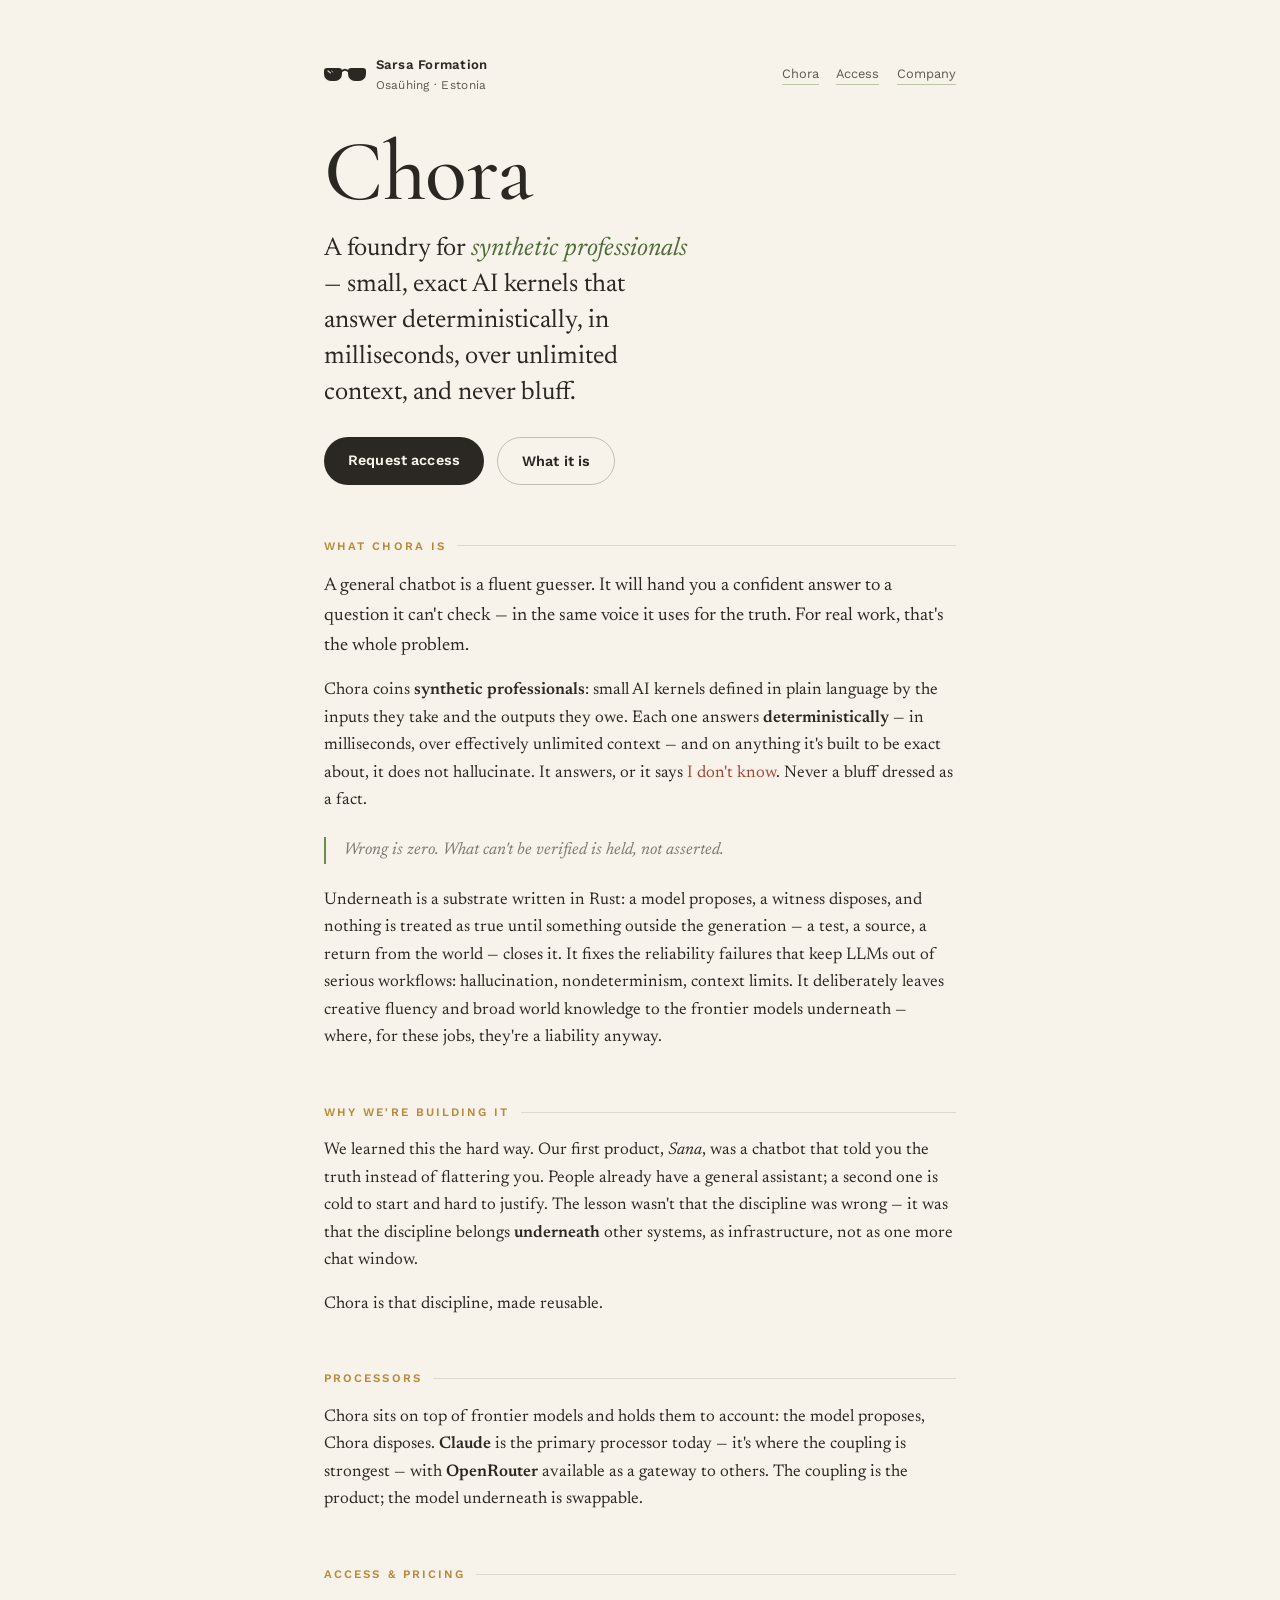
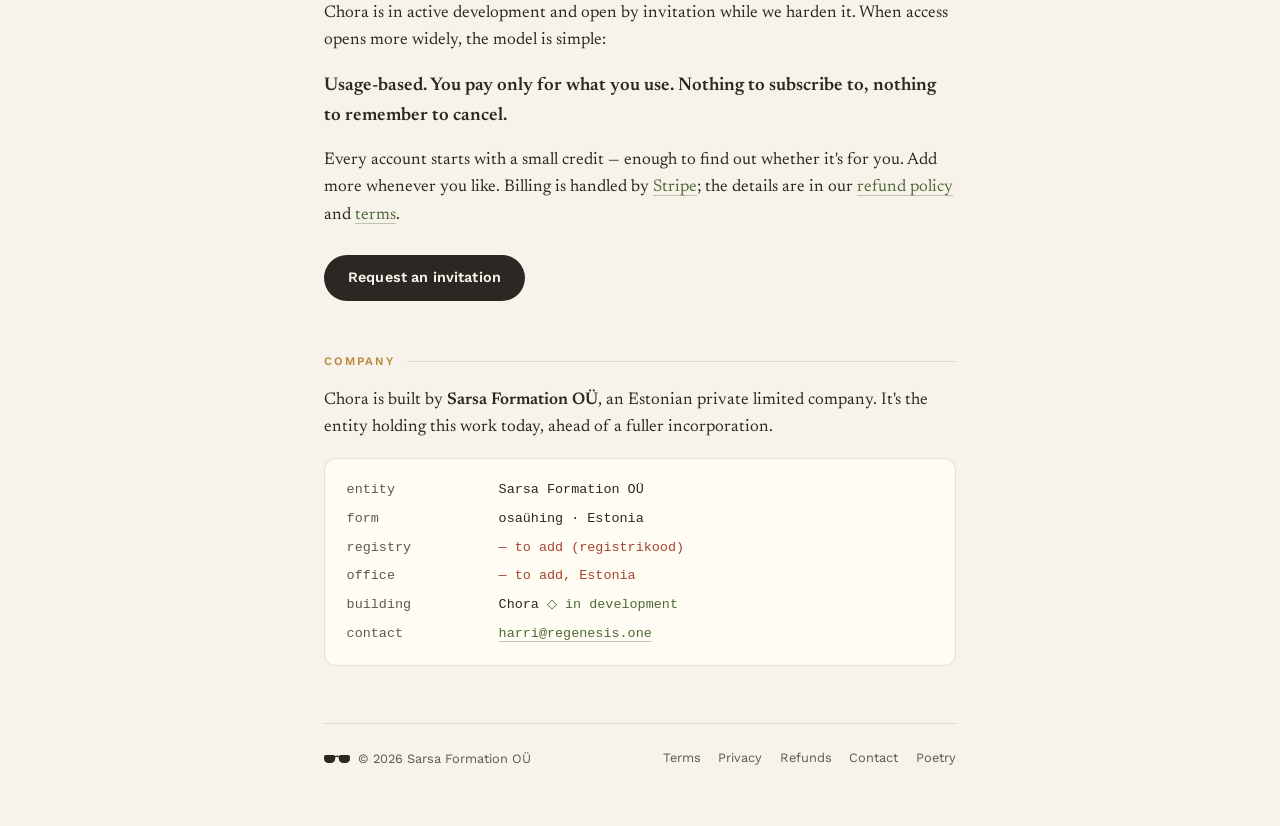
==== index.html @ 179f578b "Sarsa Formation — Chora site" ====
<!doctype html>
<html lang="en">
  <head>
    <meta charset="UTF-8" />
    <meta name="viewport" content="width=device-width, initial-scale=1.0" />

    <title>Chora — Sarsa Formation OÜ</title>
    <meta
      name="description"
      content="Chora is a foundry for synthetic professionals — small, exact AI kernels that answer deterministically, in milliseconds, over unlimited context, and never hallucinate. Built on Claude by Sarsa Formation OÜ."
    />
    <meta name="author" content="Harri Sakari Sarsa" />
    <meta name="robots" content="index, follow" />
    <link rel="canonical" href="https://formation.sarsa.art/" />

    <meta property="og:type" content="website" />
    <meta property="og:url" content="https://formation.sarsa.art/" />
    <meta property="og:site_name" content="Sarsa Formation" />
    <meta property="og:title" content="Chora — a foundry for synthetic professionals" />
    <meta
      property="og:description"
      content="Small, exact AI kernels that answer deterministically, in milliseconds, over unlimited context, and never bluff. Built on Claude."
    />

    <meta property="twitter:card" content="summary" />
    <meta property="twitter:title" content="Chora — a foundry for synthetic professionals" />
    <meta
      property="twitter:description"
      content="Small, exact AI kernels that answer deterministically, in milliseconds, over unlimited context, and never bluff."
    />

    <link
      rel="icon"
      href="data:image/svg+xml,%3Csvg xmlns='http://www.w3.org/2000/svg' viewBox='0 0 64 64'%3E%3Crect width='64' height='64' rx='15' fill='%232b2722'/%3E%3Cg transform='translate(8,22.3) scale(1.14)'%3E%3Cpath d='M18 5 q3 -2.5 6 0' fill='none' stroke='%23f7f3ea' stroke-width='2' stroke-linecap='round'/%3E%3Cpath d='M3 2 h12 a3 3 0 0 1 3 3 v3 a7 7 0 0 1 -7 7 h-4 a7 7 0 0 1 -7 -7 v-3 a3 3 0 0 1 3 -3 z' fill='%23f7f3ea'/%3E%3Cpath d='M27 2 h12 a3 3 0 0 1 3 3 v3 a7 7 0 0 1 -7 7 h-4 a7 7 0 0 1 -7 -7 v-3 a3 3 0 0 1 3 -3 z' fill='%23f7f3ea'/%3E%3C/g%3E%3C/svg%3E"
    />

    <script type="application/ld+json">
      {
        "@context": "https://schema.org",
        "@type": "Organization",
        "name": "Sarsa Formation OÜ",
        "url": "https://formation.sarsa.art",
        "email": "harri@regenesis.one",
        "founder": { "@type": "Person", "name": "Harri Sakari Sarsa" },
        "description": "Sarsa Formation OÜ builds Chora, a coherence substrate for AI, on Claude.",
        "makesOffer": {
          "@type": "Offer",
          "name": "Chora — early access",
          "priceSpecification": {
            "@type": "PriceSpecification",
            "description": "Usage-based. Pay only for what you use. No subscription."
          }
        }
      }
    </script>

    <link rel="preconnect" href="https://fonts.googleapis.com" />
    <link rel="preconnect" href="https://fonts.gstatic.com" crossorigin />
    <link
      href="https://fonts.googleapis.com/css2?family=Cormorant+Garamond:ital,wght@0,400;0,500;0,600;1,400&family=Newsreader:ital,opsz,wght@0,6..72,400;0,6..72,500;1,6..72,400&family=Work+Sans:wght@400;500;600&display=swap"
      rel="stylesheet"
    />
    <link rel="stylesheet" href="styles.css" />
  </head>
  <body>
    <div class="wrap">
      <header class="top">
        <a class="brand" href="/" aria-label="Sarsa Formation — home">
          <svg class="sigil" viewBox="0 2 42 13" fill="none" role="img" aria-label="Sarsa Formation">
            <path d="M18 5 q3 -2.5 6 0" stroke="currentColor" stroke-width="2" stroke-linecap="round" />
            <path d="M3 2 h12 a3 3 0 0 1 3 3 v3 a7 7 0 0 1 -7 7 h-4 a7 7 0 0 1 -7 -7 v-3 a3 3 0 0 1 3 -3 z" fill="currentColor" />
            <path d="M27 2 h12 a3 3 0 0 1 3 3 v3 a7 7 0 0 1 -7 7 h-4 a7 7 0 0 1 -7 -7 v-3 a3 3 0 0 1 3 -3 z" fill="currentColor" />
            <g class="glint" stroke-linecap="round">
              <path d="M4 5 l2.4 1.9" stroke-width="1.2" opacity="0.9" />
              <path d="M7.6 5 l1.3 1" stroke-width="1" opacity="0.6" />
            </g>
          </svg>
          <span class="name">Sarsa Formation<small>Osaühing · Estonia</small></span>
        </a>
        <nav class="topnav">
          <a href="#chora">Chora</a>
          <a href="#access">Access</a>
          <a href="#company">Company</a>
        </nav>
      </header>

      <main>
        <h1 class="hero">Chora</h1>
        <p class="tagline">
          A foundry for <em>synthetic professionals</em> — small, exact AI
          kernels that answer deterministically, in milliseconds, over unlimited
          context, and never bluff.
        </p>
        <div class="cta-row">
          <a class="cta" href="mailto:harri@regenesis.one?subject=Chora%20early%20access">Request access</a>
          <a class="cta ghost" href="#chora">What it is</a>
        </div>

        <section id="chora">
          <p class="eyebrow">What Chora is</p>
          <p class="lead">
            A general chatbot is a fluent guesser. It will hand you a confident
            answer to a question it can't check — in the same voice it uses for
            the truth. For real work, that's the whole problem.
          </p>
          <p>
            Chora coins <strong>synthetic professionals</strong>: small AI
            kernels defined in plain language by the inputs they take and the
            outputs they owe. Each one answers <strong>deterministically</strong>
            — in milliseconds, over effectively unlimited context — and on
            anything it's built to be exact about, it does not hallucinate. It
            answers, or it says <em class="hot">I don't know</em>. Never a bluff
            dressed as a fact.
          </p>
          <blockquote>Wrong is zero. What can't be verified is held, not asserted.</blockquote>
          <p>
            Underneath is a substrate written in Rust: a model proposes, a
            witness disposes, and nothing is treated as true until something
            outside the generation — a test, a source, a return from the world —
            closes it. It fixes the reliability failures that keep LLMs out of
            serious workflows: hallucination, nondeterminism, context limits. It
            deliberately leaves creative fluency and broad world knowledge to the
            frontier models underneath — where, for these jobs, they're a
            liability anyway.
          </p>
        </section>

        <section id="why">
          <p class="eyebrow">Why we're building it</p>
          <p>
            We learned this the hard way. Our first product, <em>Sana</em>, was a
            chatbot that told you the truth instead of flattering you. People
            already have a general assistant; a second one is cold to start and
            hard to justify. The lesson wasn't that the discipline was wrong —
            it was that the discipline belongs <strong>underneath</strong> other
            systems, as infrastructure, not as one more chat window.
          </p>
          <p>Chora is that discipline, made reusable.</p>
        </section>

        <section id="claude">
          <p class="eyebrow">Processors</p>
          <p>
            Chora sits on top of frontier models and holds them to account: the
            model proposes, Chora disposes. <strong>Claude</strong> is the
            primary processor today — it's where the coupling is strongest —
            with <strong>OpenRouter</strong> available as a gateway to others.
            The coupling is the product; the model underneath is swappable.
          </p>
        </section>

        <section id="access">
          <p class="eyebrow">Access &amp; pricing</p>
          <p>
            Chora is in active development and open by invitation while we
            harden it. When access opens more widely, the model is simple:
          </p>
          <p class="lead">
            <strong>Usage-based. You pay only for what you use. Nothing to
            subscribe to, nothing to remember to cancel.</strong>
          </p>
          <p>
            Every account starts with a small credit — enough to find out
            whether it's for you. Add more whenever you like. Billing is handled
            by <a href="https://stripe.com" rel="noopener">Stripe</a>; the
            details are in our
            <a href="refunds.html">refund policy</a> and
            <a href="terms.html">terms</a>.
          </p>
          <div class="cta-row">
            <a class="cta" href="mailto:harri@regenesis.one?subject=Chora%20early%20access">Request an invitation</a>
          </div>
        </section>

        <section id="company">
          <p class="eyebrow">Company</p>
          <p>
            Chora is built by <strong>Sarsa Formation OÜ</strong>, an Estonian
            private limited company. It's the entity holding this work today,
            ahead of a fuller incorporation.
          </p>
          <div class="record" aria-label="Company details">
            <div class="row">
              <span class="k">entity</span><span class="v">Sarsa Formation OÜ</span>
              <span class="k">form</span><span class="v">osaühing · Estonia</span>
              <span class="k">registry</span><span class="v todo">— to add (registrikood)</span>
              <span class="k">office</span><span class="v todo">— to add, Estonia</span>
              <span class="k">building</span><span class="v">Chora <span class="ok">◇ in development</span></span>
              <span class="k">contact</span><span class="v"><a href="mailto:harri@regenesis.one">harri@regenesis.one</a></span>
            </div>
          </div>
        </section>
      </main>

      <footer>
        <span class="sig">
          <svg class="sigil" style="width:26px" viewBox="0 2 42 13" fill="none" aria-hidden="true">
            <path d="M18 5 q3 -2.5 6 0" stroke="currentColor" stroke-width="2" stroke-linecap="round" />
            <path d="M3 2 h12 a3 3 0 0 1 3 3 v3 a7 7 0 0 1 -7 7 h-4 a7 7 0 0 1 -7 -7 v-3 a3 3 0 0 1 3 -3 z" fill="currentColor" />
            <path d="M27 2 h12 a3 3 0 0 1 3 3 v3 a7 7 0 0 1 -7 7 h-4 a7 7 0 0 1 -7 -7 v-3 a3 3 0 0 1 3 -3 z" fill="currentColor" />
          </svg>
          © 2026 Sarsa Formation OÜ
        </span>
        <nav>
          <a href="terms.html">Terms</a>
          <a href="privacy.html">Privacy</a>
          <a href="refunds.html">Refunds</a>
          <a href="contact.html">Contact</a>
          <a href="https://sarsa.art">Poetry</a>
        </nav>
      </footer>
    </div>
  </body>
</html>
---- styles.css ----
/* Sarsa Formation OÜ — shared styles.
   Warm Sana palette: cream paper, warm ink, sage / terracotta / brass.
   Cormorant Garamond (display) · Newsreader (body) · Work Sans (UI). */

:root {
  --paper: #f7f3ea;
  --paper-2: #fffcf4;
  --ink: #2b2722;
  --ink-soft: #2b272299;
  --muted: #5f574b;
  --line: #2b272221;
  --line-strong: #2b272242;
  --accent: #6f8a4f;      /* sage */
  --accent-deep: #4f6a37;
  --rust: #a4442f;        /* terracotta — warnings / stop */
  --brass: #b8893a;       /* gold */
  --brass-soft: #c79a4a;

  --display: "Cormorant Garamond", Georgia, serif;
  --serif: "Newsreader", Georgia, serif;
  --ui: "Work Sans", ui-sans-serif, system-ui, sans-serif;
  --mono: ui-monospace, "SFMono-Regular", Menlo, monospace;

  --maxw: 680px;
}

@media (prefers-color-scheme: dark) {
  :root {
    --paper: #1a1714;
    --paper-2: #211d19;
    --ink: #f2ede3;
    --ink-soft: #f2ede3cc;
    --muted: #b6ab9a;
    --line: #f2ede31f;
    --line-strong: #f2ede33d;
    --accent: #b8d07a;
    --accent-deep: #cfe08f;
    --rust: #e08b6f;
    --brass: #d8b25f;
    --brass-soft: #e6c477;
  }
}

* { box-sizing: border-box; }
html { -webkit-text-size-adjust: 100%; scroll-behavior: smooth; }
body {
  margin: 0;
  background: var(--paper);
  color: var(--ink);
  font-family: var(--serif);
  font-size: 1.06rem;
  line-height: 1.62;
  -webkit-font-smoothing: antialiased;
  text-rendering: optimizeLegibility;
  font-optical-sizing: auto;
}

.wrap {
  max-width: var(--maxw);
  margin: 0 auto;
  padding: 2rem 1.5rem 3.5rem;
}

/* ---- Header / mark ---- */
.top {
  display: flex;
  align-items: center;
  justify-content: space-between;
  gap: 1rem;
  padding-top: 1.4rem;
}
.brand {
  display: inline-flex;
  align-items: center;
  gap: 0.6rem;
  color: var(--ink);
  text-decoration: none;
  border: 0;
}
.sigil { width: 42px; height: auto; color: var(--ink); display: block; }
.sigil .glint path { stroke: var(--paper); }
@media (prefers-reduced-motion: no-preference) {
  .sigil .glint { animation: glint 6.5s ease-in-out infinite; transform-origin: center; }
}
@keyframes glint {
  0%, 70%, 100% { opacity: 0.75; }
  82% { opacity: 0.15; }
  88% { opacity: 1; }
}
.brand .name {
  font-family: var(--ui);
  font-weight: 600;
  font-size: 0.82rem;
  letter-spacing: 0.02em;
  color: var(--ink);
}
.brand .name small { display: block; color: var(--muted); font-weight: 400; font-size: 0.74rem; }

.topnav { font-family: var(--ui); font-size: 0.8rem; display: flex; gap: 1.1rem; }
.topnav a { color: var(--muted); }
.topnav a:hover { color: var(--ink); }

/* ---- Type ---- */
h1, h2, h3 { font-family: var(--display); font-weight: 500; letter-spacing: -0.005em; }
h1.hero {
  font-size: clamp(3.2rem, 11vw, 5.4rem);
  line-height: 0.98;
  margin: 2.2rem 0 0;
}
.tagline {
  font-family: var(--serif);
  font-size: clamp(1.25rem, 3.2vw, 1.6rem);
  line-height: 1.4;
  color: var(--ink);
  margin: 1.1rem 0 0;
  max-width: 26ch;
}
.tagline em { font-style: italic; color: var(--accent-deep); }

h2 { font-size: clamp(1.6rem, 4vw, 2.1rem); margin: 0 0 0.7rem; }
h3 { font-size: 1.15rem; margin: 0 0 0.4rem; }

p { margin: 0 0 1rem; }
p:last-child { margin-bottom: 0; }
.lead { font-size: 1.16rem; }

section { margin-top: 3.2rem; }

.eyebrow {
  font-family: var(--ui);
  font-size: 0.72rem;
  font-weight: 600;
  letter-spacing: 0.18em;
  text-transform: uppercase;
  color: var(--brass);
  margin: 0 0 1rem;
  display: flex;
  align-items: center;
  gap: 0.7rem;
}
.eyebrow::after { content: ""; flex: 1; height: 1px; background: var(--line); }

a {
  color: var(--accent-deep);
  text-decoration: none;
  border-bottom: 1px solid color-mix(in srgb, var(--accent-deep) 34%, transparent);
  transition: color 0.15s ease, border-color 0.15s ease;
}
a:hover { color: var(--rust); border-bottom-color: var(--rust); }

em.hot { font-style: normal; color: var(--rust); }
strong { font-weight: 600; }

blockquote {
  margin: 1.4rem 0;
  padding-left: 1.1rem;
  border-left: 2px solid var(--accent);
  font-style: italic;
  color: var(--ink-soft);
}

/* ---- Buttons / CTA ---- */
.cta {
  display: inline-block;
  font-family: var(--ui);
  font-weight: 600;
  font-size: 0.9rem;
  letter-spacing: 0.01em;
  color: var(--paper);
  background: var(--ink);
  border: 0;
  border-radius: 999px;
  padding: 0.72rem 1.5rem;
  text-decoration: none;
  transition: background 0.15s ease, transform 0.05s ease;
}
.cta:hover { background: var(--accent-deep); color: var(--paper); transform: translateY(-1px); }
.cta.ghost { background: transparent; color: var(--ink); border: 1px solid var(--line-strong); }
.cta.ghost:hover { border-color: var(--ink); background: transparent; color: var(--ink); }
.cta-row { display: flex; flex-wrap: wrap; gap: 0.8rem; margin-top: 1.6rem; }

/* ---- Record / imprint ---- */
.record {
  font-family: var(--mono);
  font-size: 0.84rem;
  line-height: 1.9;
  border: 1px solid var(--line);
  border-radius: 12px;
  background: var(--paper-2);
  padding: 1.15rem 1.35rem;
}
.record .row { display: grid; grid-template-columns: 8.5rem 1fr; gap: 0.2rem 1rem; }
.record .k { color: var(--muted); }
.record .v { color: var(--ink); }
.record .todo { color: var(--rust); }
.record .ok { color: var(--accent-deep); }

/* ---- Notice banner (legal drafts) ---- */
.notice {
  font-family: var(--ui);
  font-size: 0.82rem;
  line-height: 1.5;
  color: var(--ink);
  background: color-mix(in srgb, var(--brass-soft) 22%, var(--paper));
  border: 1px solid color-mix(in srgb, var(--brass) 45%, transparent);
  border-radius: 10px;
  padding: 0.85rem 1.1rem;
  margin: 1.6rem 0 2.2rem;
}
.notice strong { color: var(--rust); }

/* ---- Legal doc body ---- */
.doc h2 { font-size: 1.4rem; margin-top: 2.4rem; }
.doc h3 { font-family: var(--ui); font-weight: 600; font-size: 0.95rem; letter-spacing: 0.01em; margin-top: 1.6rem; }
.doc { font-size: 1.0rem; }
.doc ul { padding-left: 1.2rem; }
.doc li { margin: 0.3rem 0; }
.doc .meta { font-family: var(--ui); font-size: 0.8rem; color: var(--muted); }

/* ---- Footer ---- */
footer {
  margin-top: 3.6rem;
  padding-top: 1.5rem;
  border-top: 1px solid var(--line);
  font-family: var(--ui);
  font-size: 0.8rem;
  color: var(--muted);
  display: flex;
  flex-wrap: wrap;
  gap: 0.7rem 1.4rem;
  align-items: center;
  justify-content: space-between;
}
footer nav { display: flex; flex-wrap: wrap; gap: 0.4rem 1.1rem; }
footer a { color: var(--muted); border-bottom-color: transparent; }
footer a:hover { color: var(--ink); border-bottom-color: transparent; }
footer .sig { display: inline-flex; align-items: center; gap: 0.5rem; }
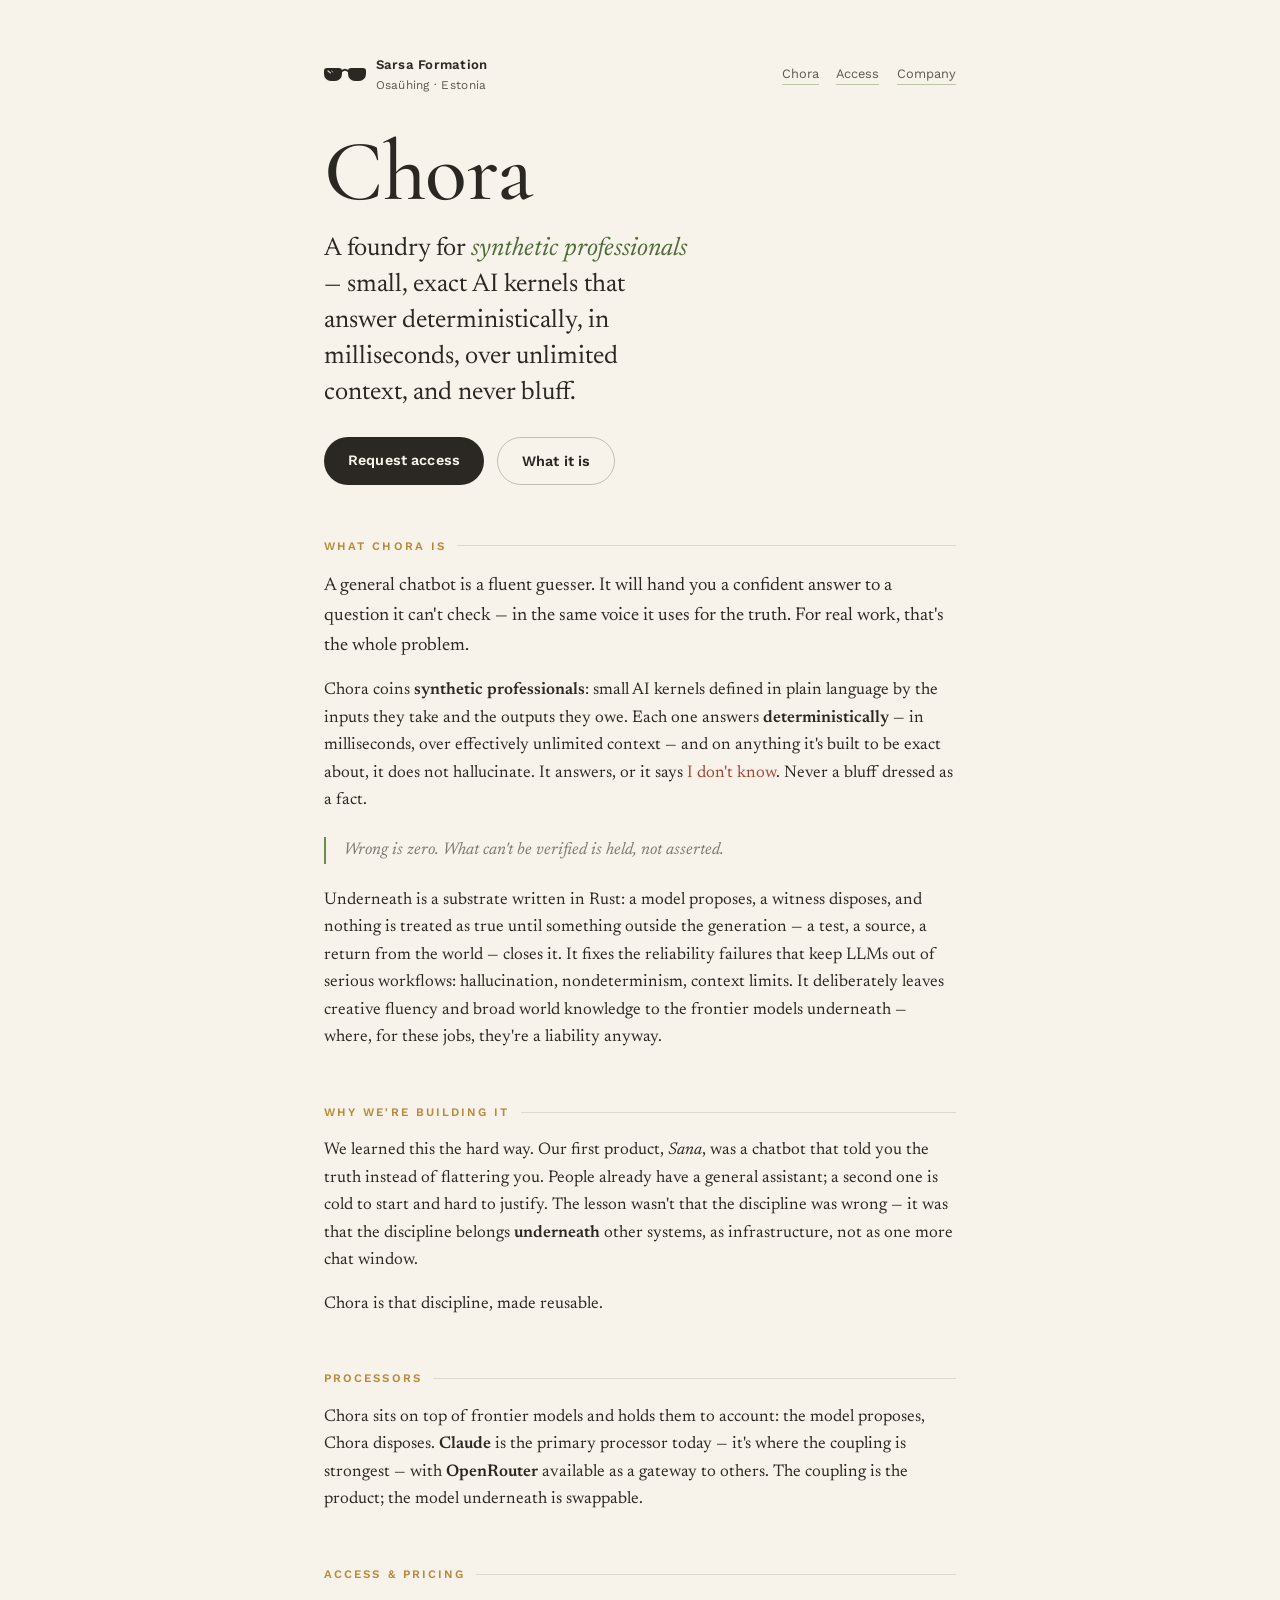
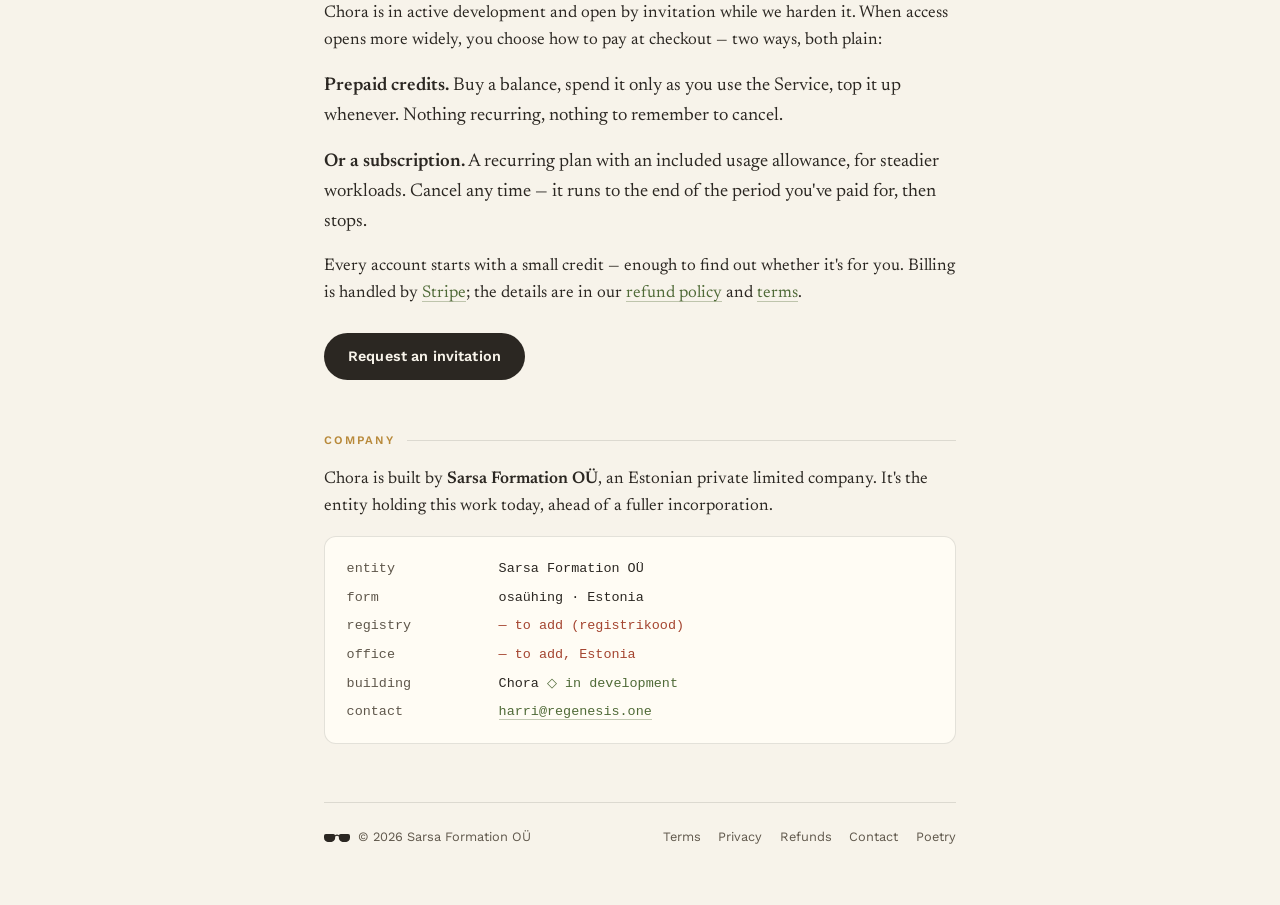
==== commit 85772762: "Add subscription billing alongside prepaid credits; settle legal defaults - index: pricing section o" ====
--- a/index.html
+++ b/index.html
@@ -19,14 +19,14 @@
     <meta property="og:title" content="Chora — a foundry for synthetic professionals" />
     <meta
       property="og:description"
-      content="Small, exact AI kernels that answer deterministically, in milliseconds, over unlimited context, and never bluff. Built on Claude."
+      content="Small, exact AI kernels that answer deterministically, in milliseconds, over unlimited context, and never hallucinate. Built on Claude."
     />
 
     <meta property="twitter:card" content="summary" />
     <meta property="twitter:title" content="Chora — a foundry for synthetic professionals" />
     <meta
       property="twitter:description"
-      content="Small, exact AI kernels that answer deterministically, in milliseconds, over unlimited context, and never bluff."
+      content="Small, exact AI kernels that answer deterministically, in milliseconds, over unlimited context, and never hallucinate."
     />
 
     <link
@@ -43,14 +43,24 @@
         "email": "harri@regenesis.one",
         "founder": { "@type": "Person", "name": "Harri Sakari Sarsa" },
         "description": "Sarsa Formation OÜ builds Chora, a coherence substrate for AI, on Claude.",
-        "makesOffer": {
-          "@type": "Offer",
-          "name": "Chora — early access",
-          "priceSpecification": {
-            "@type": "PriceSpecification",
-            "description": "Usage-based. Pay only for what you use. No subscription."
+        "makesOffer": [
+          {
+            "@type": "Offer",
+            "name": "Chora — prepaid credits",
+            "priceSpecification": {
+              "@type": "PriceSpecification",
+              "description": "Usage-based. Buy a credit balance and spend it only as you use the Service. Nothing recurring."
+            }
+          },
+          {
+            "@type": "Offer",
+            "name": "Chora — subscription",
+            "priceSpecification": {
+              "@type": "UnitPriceSpecification",
+              "description": "Recurring plan with an included usage allowance, billed in advance each period. Cancel any time."
+            }
           }
-        }
+        ]
       }
     </script>
 
@@ -153,18 +163,24 @@
           <p class="eyebrow">Access &amp; pricing</p>
           <p>
             Chora is in active development and open by invitation while we
-            harden it. When access opens more widely, the model is simple:
+            harden it. When access opens more widely, you choose how to pay at
+            checkout — two ways, both plain:
           </p>
           <p class="lead">
-            <strong>Usage-based. You pay only for what you use. Nothing to
-            subscribe to, nothing to remember to cancel.</strong>
+            <strong>Prepaid credits.</strong> Buy a balance, spend it only as
+            you use the Service, top it up whenever. Nothing recurring, nothing
+            to remember to cancel.
+          </p>
+          <p class="lead">
+            <strong>Or a subscription.</strong> A recurring plan with an
+            included usage allowance, for steadier workloads. Cancel any time —
+            it runs to the end of the period you've paid for, then stops.
           </p>
           <p>
             Every account starts with a small credit — enough to find out
-            whether it's for you. Add more whenever you like. Billing is handled
-            by <a href="https://stripe.com" rel="noopener">Stripe</a>; the
-            details are in our
-            <a href="refunds.html">refund policy</a> and
+            whether it's for you. Billing is handled by
+            <a href="https://stripe.com" rel="noopener">Stripe</a>; the details
+            are in our <a href="refunds.html">refund policy</a> and
             <a href="terms.html">terms</a>.
           </p>
           <div class="cta-row">
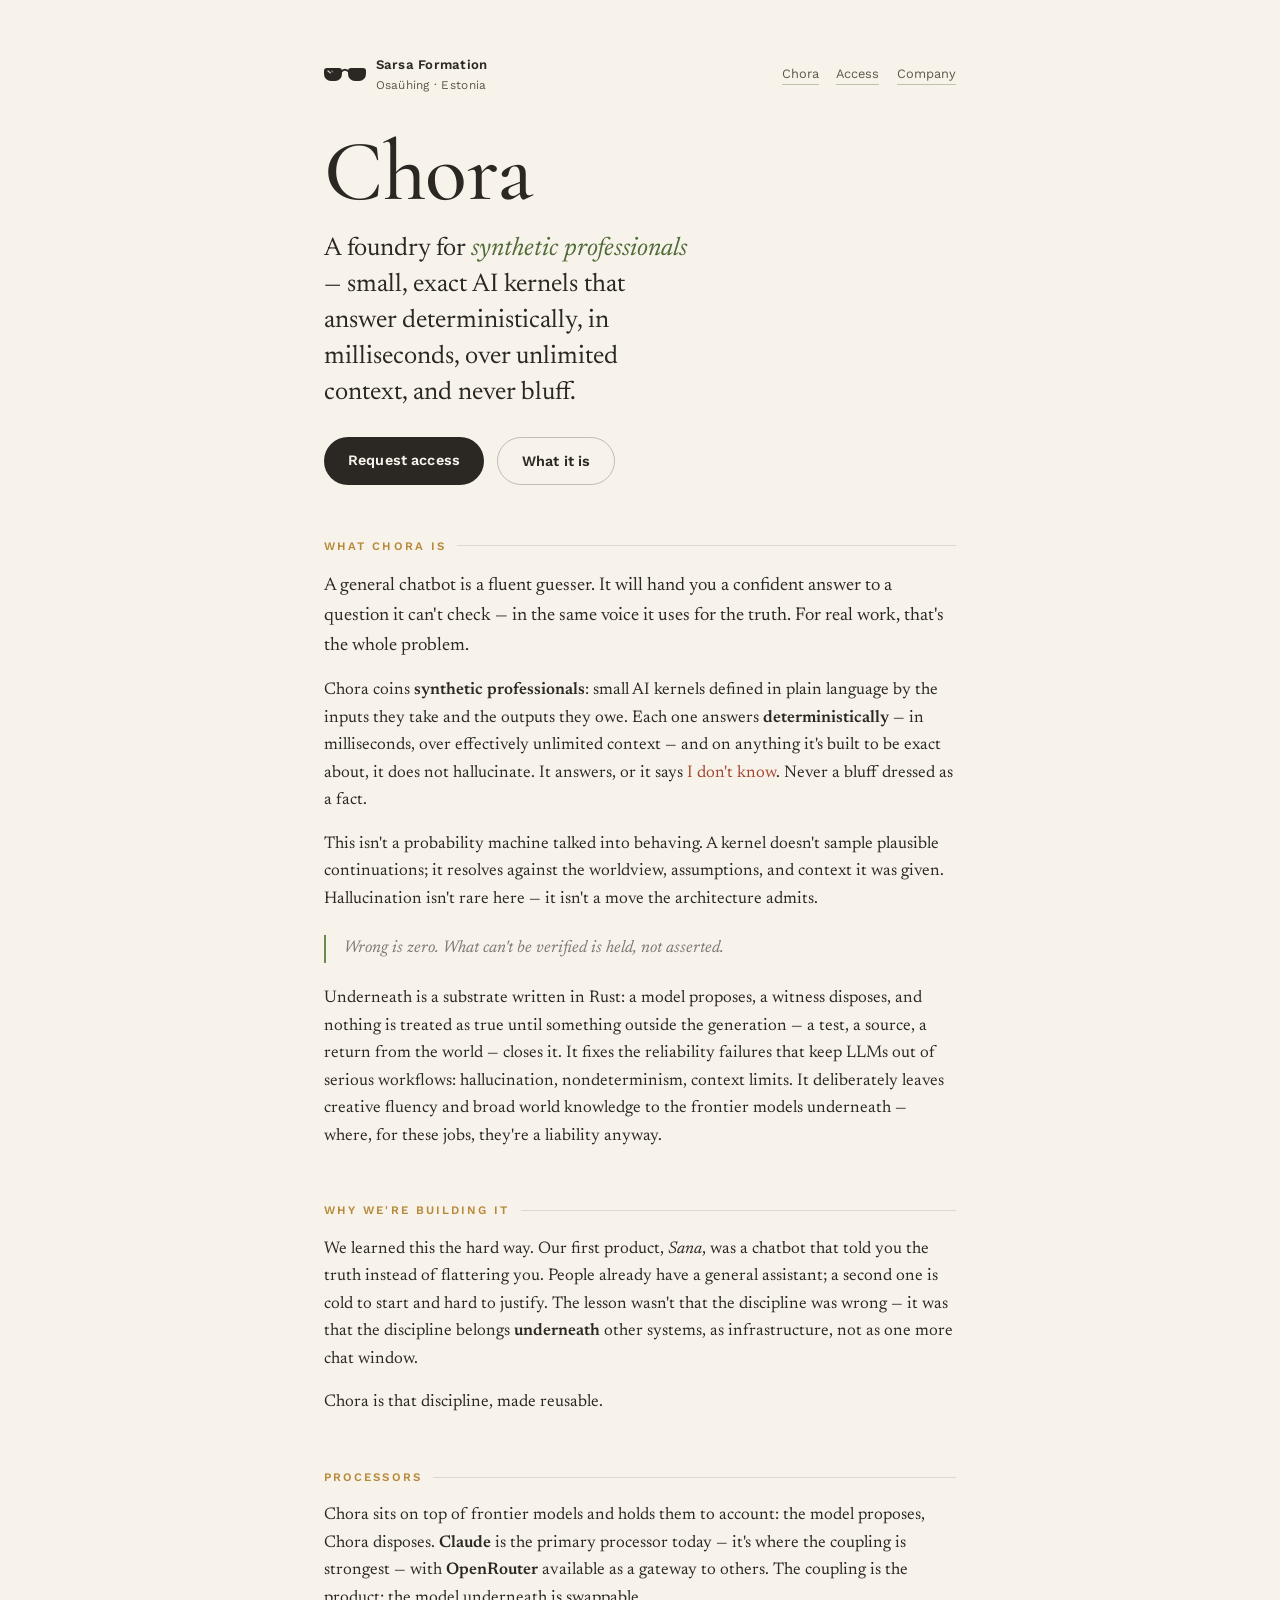
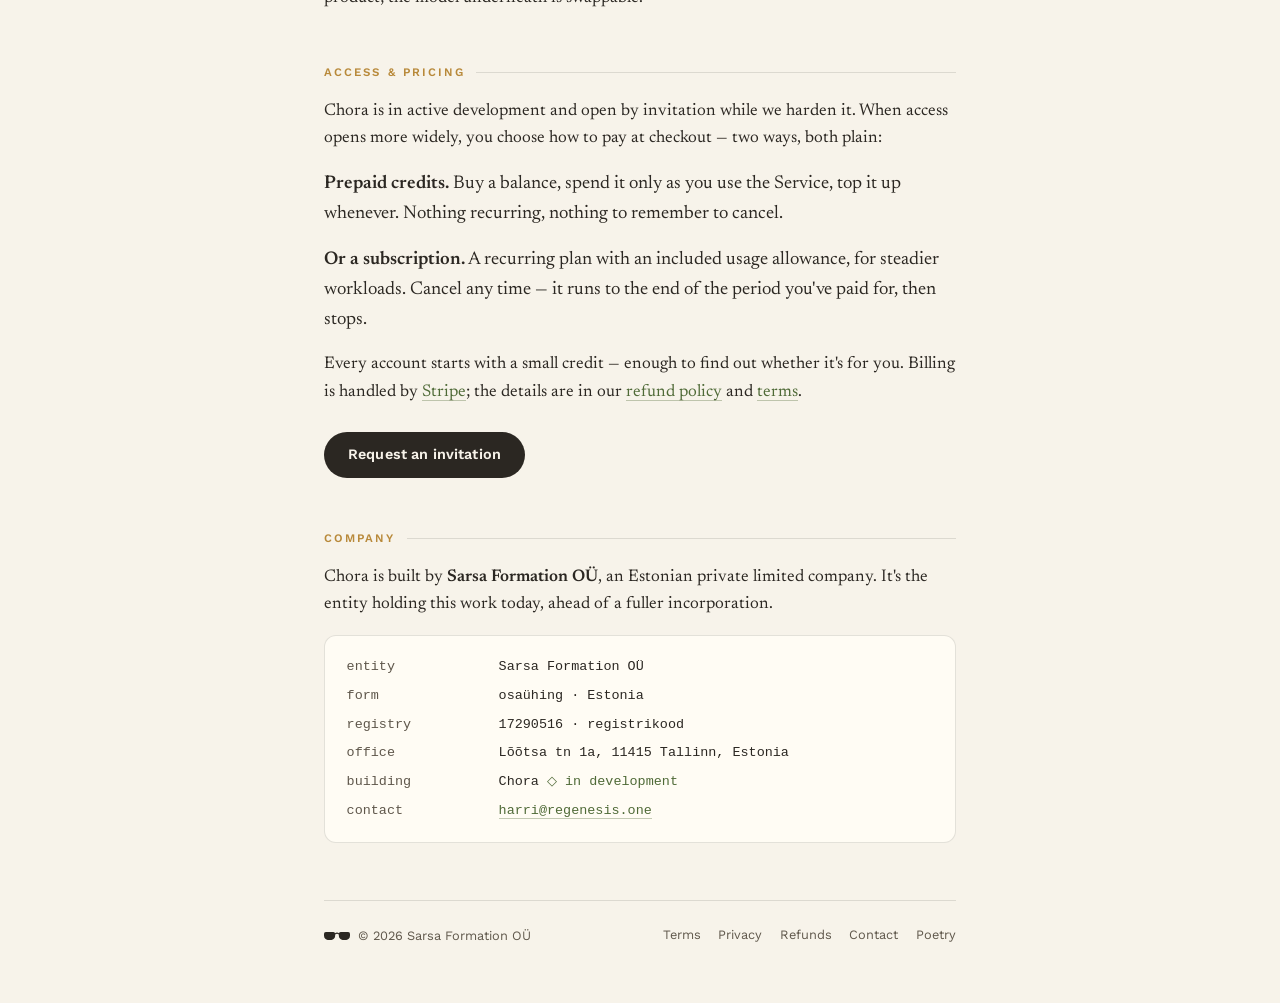
==== commit 64c8f299: "Fill imprint: registrikood 17290516, Lõõtsa tn 1a Tallinn; add mechanism sentence - registry code + " ====
--- a/index.html
+++ b/index.html
@@ -39,8 +39,18 @@
         "@context": "https://schema.org",
         "@type": "Organization",
         "name": "Sarsa Formation OÜ",
+        "legalName": "Sarsa Formation OÜ",
         "url": "https://formation.sarsa.art",
         "email": "harri@regenesis.one",
+        "identifier": { "@type": "PropertyValue", "propertyID": "EE-registrikood", "value": "17290516" },
+        "foundingDate": "2025-07-28",
+        "address": {
+          "@type": "PostalAddress",
+          "streetAddress": "Lõõtsa tn 1a",
+          "addressLocality": "Tallinn",
+          "postalCode": "11415",
+          "addressCountry": "EE"
+        },
         "founder": { "@type": "Person", "name": "Harri Sakari Sarsa" },
         "description": "Sarsa Formation OÜ builds Chora, a coherence substrate for AI, on Claude.",
         "makesOffer": [
@@ -122,6 +132,12 @@
             answers, or it says <em class="hot">I don't know</em>. Never a bluff
             dressed as a fact.
           </p>
+          <p>
+            This isn't a probability machine talked into behaving. A kernel
+            doesn't sample plausible continuations; it resolves against the
+            worldview, assumptions, and context it was given. Hallucination
+            isn't rare here — it isn't a move the architecture admits.
+          </p>
           <blockquote>Wrong is zero. What can't be verified is held, not asserted.</blockquote>
           <p>
             Underneath is a substrate written in Rust: a model proposes, a
@@ -199,8 +215,8 @@
             <div class="row">
               <span class="k">entity</span><span class="v">Sarsa Formation OÜ</span>
               <span class="k">form</span><span class="v">osaühing · Estonia</span>
-              <span class="k">registry</span><span class="v todo">— to add (registrikood)</span>
-              <span class="k">office</span><span class="v todo">— to add, Estonia</span>
+              <span class="k">registry</span><span class="v">17290516 · registrikood</span>
+              <span class="k">office</span><span class="v">Lõõtsa tn 1a, 11415 Tallinn, Estonia</span>
               <span class="k">building</span><span class="v">Chora <span class="ok">◇ in development</span></span>
               <span class="k">contact</span><span class="v"><a href="mailto:harri@regenesis.one">harri@regenesis.one</a></span>
             </div>
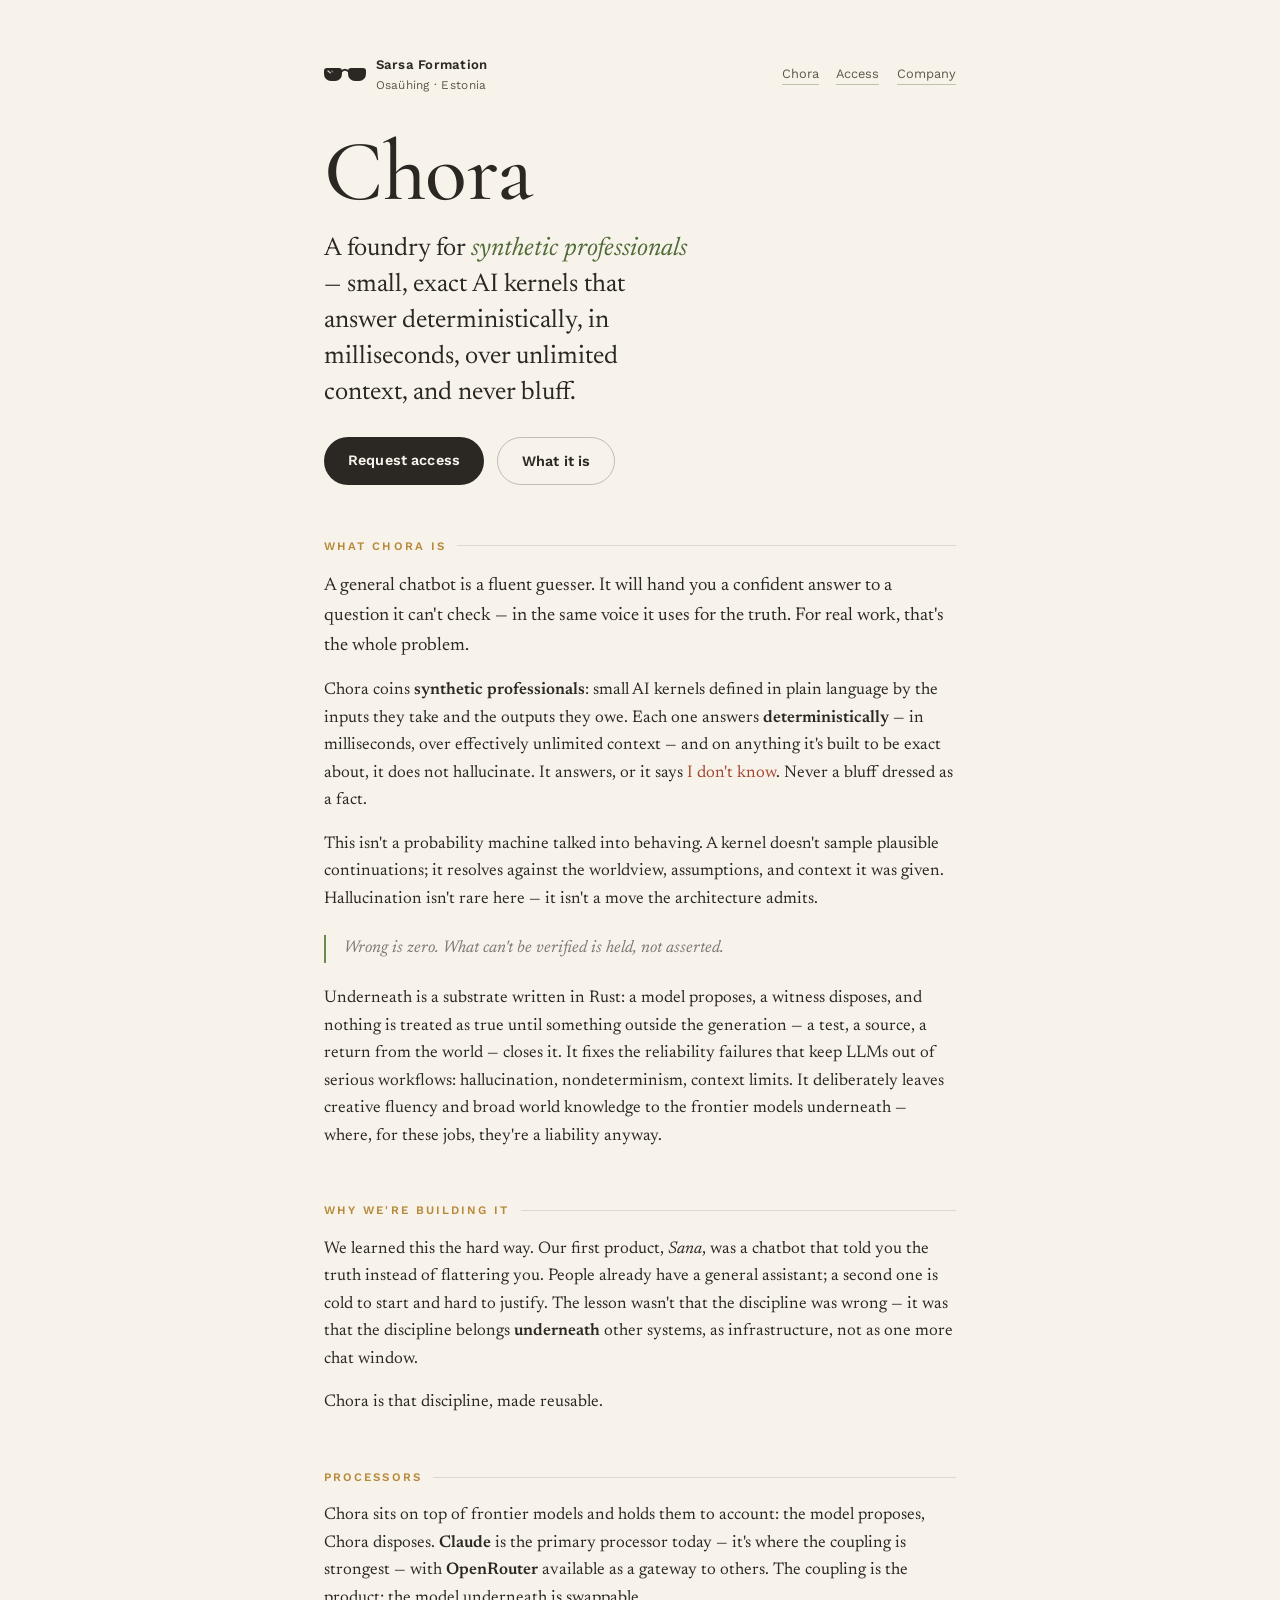
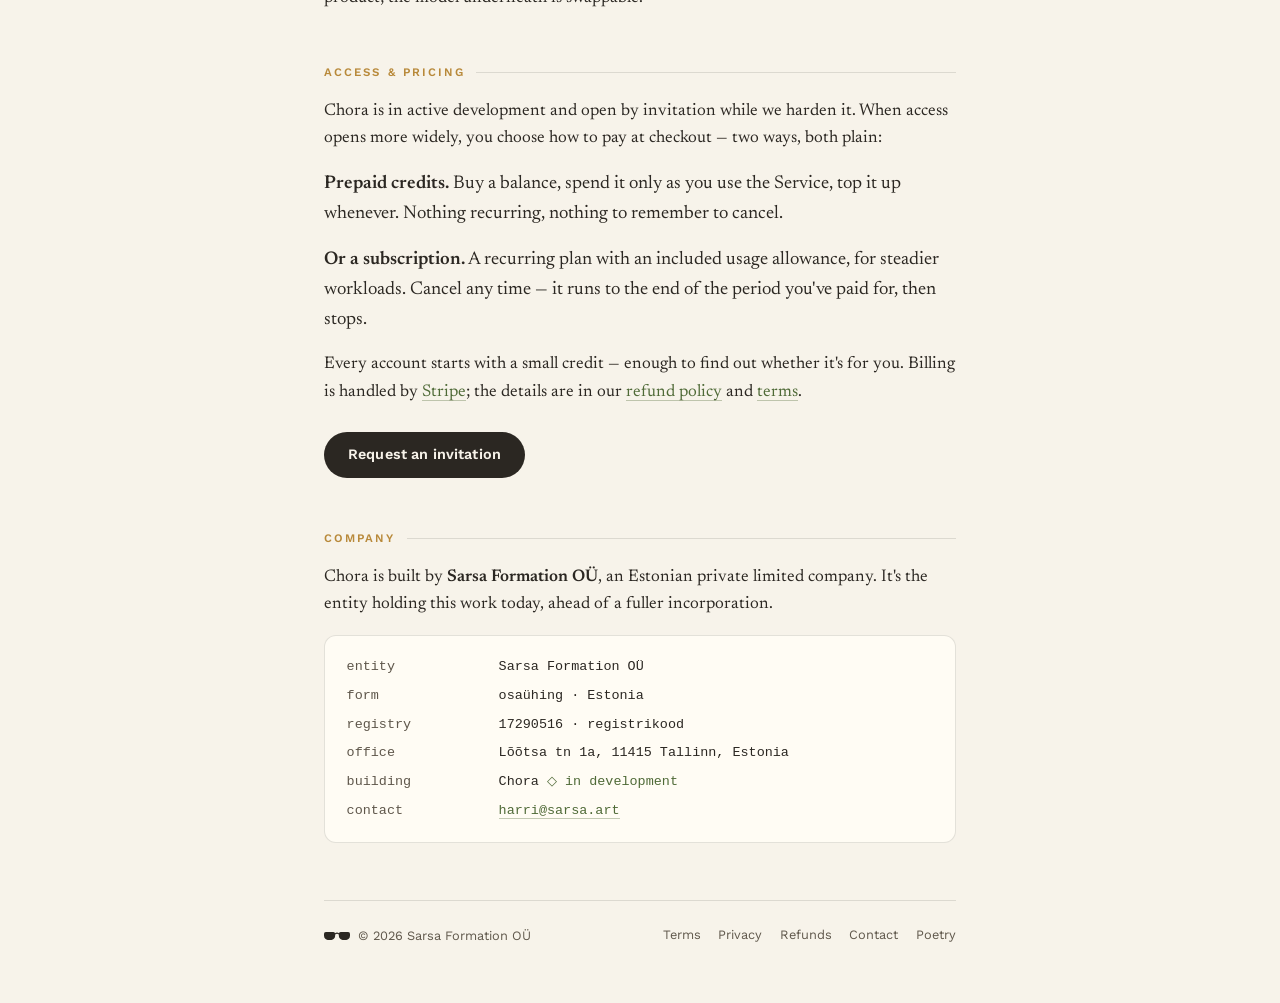
==== commit cd9f8f58: "Switch contact address to harri@sarsa.art; refresh README - 13 occurrences swapped across index (inc" ====
--- a/index.html
+++ b/index.html
@@ -41,7 +41,7 @@
         "name": "Sarsa Formation OÜ",
         "legalName": "Sarsa Formation OÜ",
         "url": "https://formation.sarsa.art",
-        "email": "harri@regenesis.one",
+        "email": "harri@sarsa.art",
         "identifier": { "@type": "PropertyValue", "propertyID": "EE-registrikood", "value": "17290516" },
         "foundingDate": "2025-07-28",
         "address": {
@@ -112,7 +112,7 @@
           context, and never bluff.
         </p>
         <div class="cta-row">
-          <a class="cta" href="mailto:harri@regenesis.one?subject=Chora%20early%20access">Request access</a>
+          <a class="cta" href="mailto:harri@sarsa.art?subject=Chora%20early%20access">Request access</a>
           <a class="cta ghost" href="#chora">What it is</a>
         </div>
 
@@ -200,7 +200,7 @@
             <a href="terms.html">terms</a>.
           </p>
           <div class="cta-row">
-            <a class="cta" href="mailto:harri@regenesis.one?subject=Chora%20early%20access">Request an invitation</a>
+            <a class="cta" href="mailto:harri@sarsa.art?subject=Chora%20early%20access">Request an invitation</a>
           </div>
         </section>
 
@@ -218,7 +218,7 @@
               <span class="k">registry</span><span class="v">17290516 · registrikood</span>
               <span class="k">office</span><span class="v">Lõõtsa tn 1a, 11415 Tallinn, Estonia</span>
               <span class="k">building</span><span class="v">Chora <span class="ok">◇ in development</span></span>
-              <span class="k">contact</span><span class="v"><a href="mailto:harri@regenesis.one">harri@regenesis.one</a></span>
+              <span class="k">contact</span><span class="v"><a href="mailto:harri@sarsa.art">harri@sarsa.art</a></span>
             </div>
           </div>
         </section>
